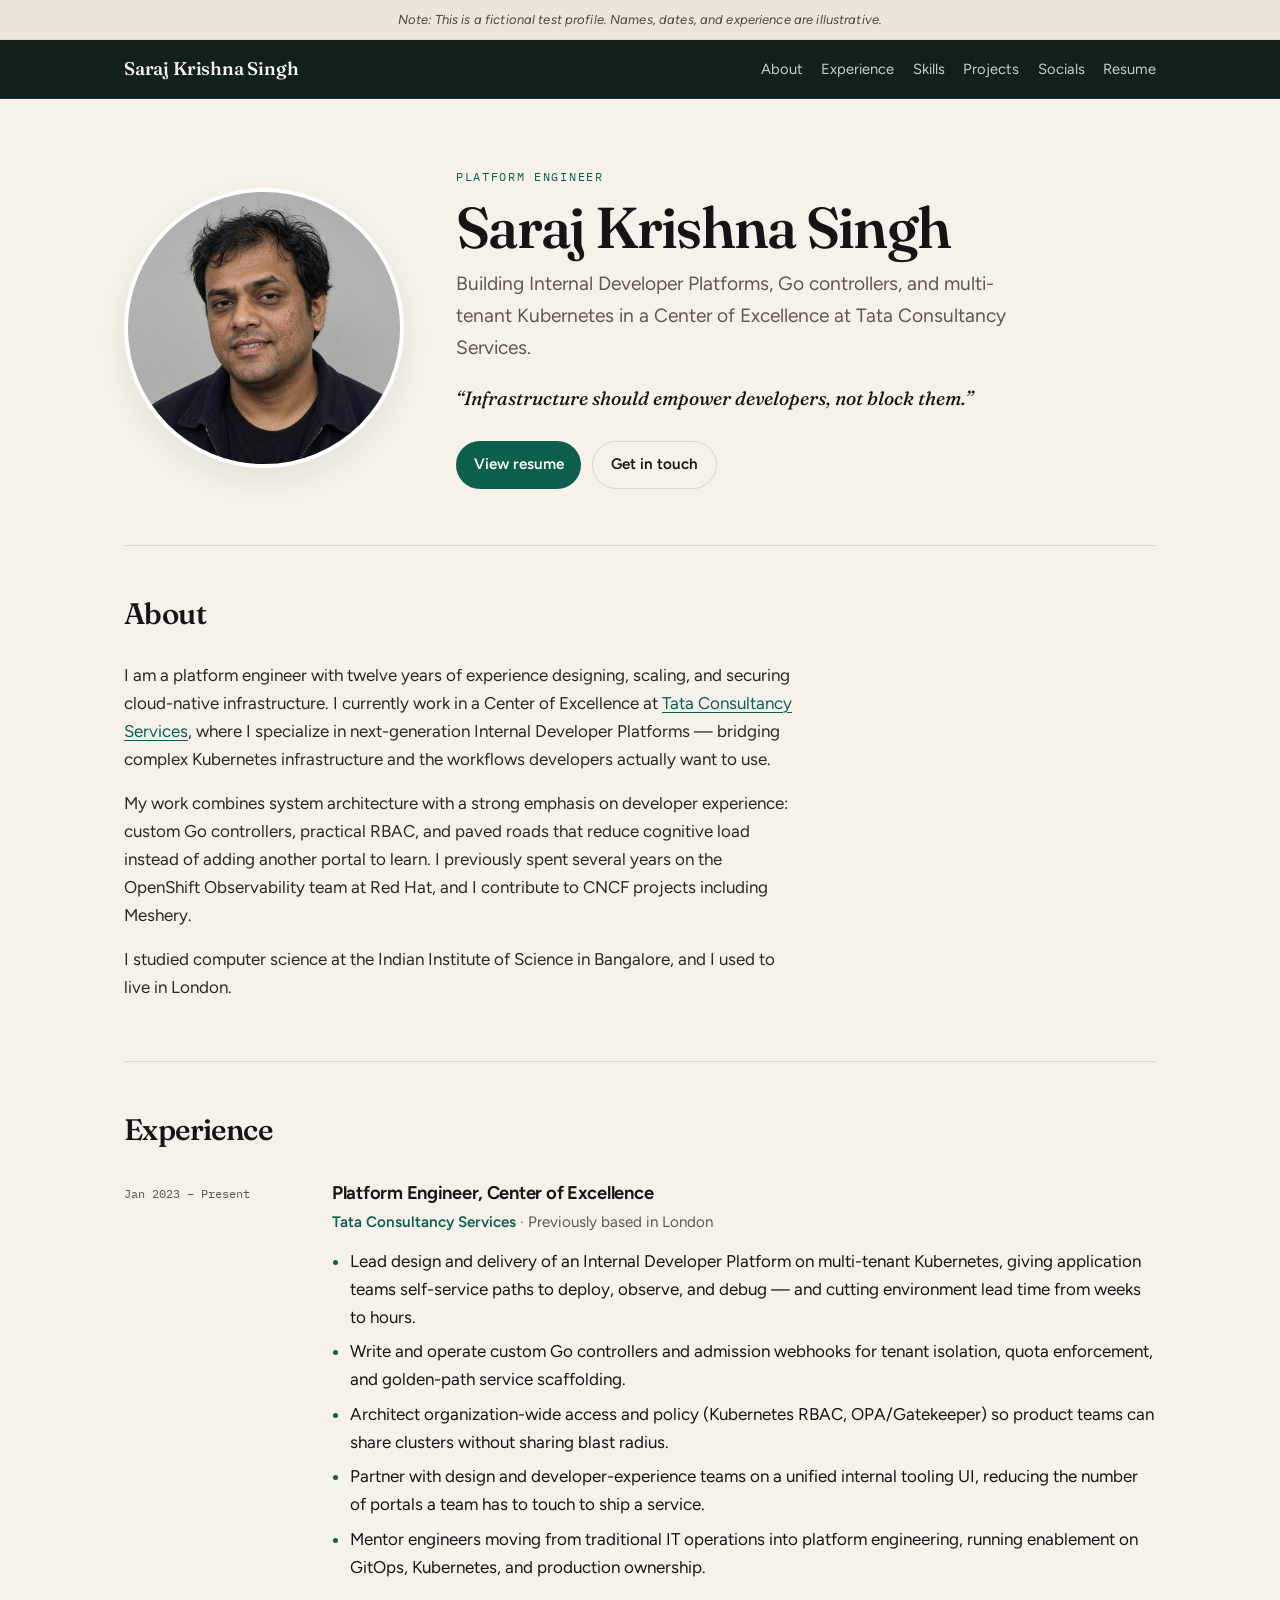
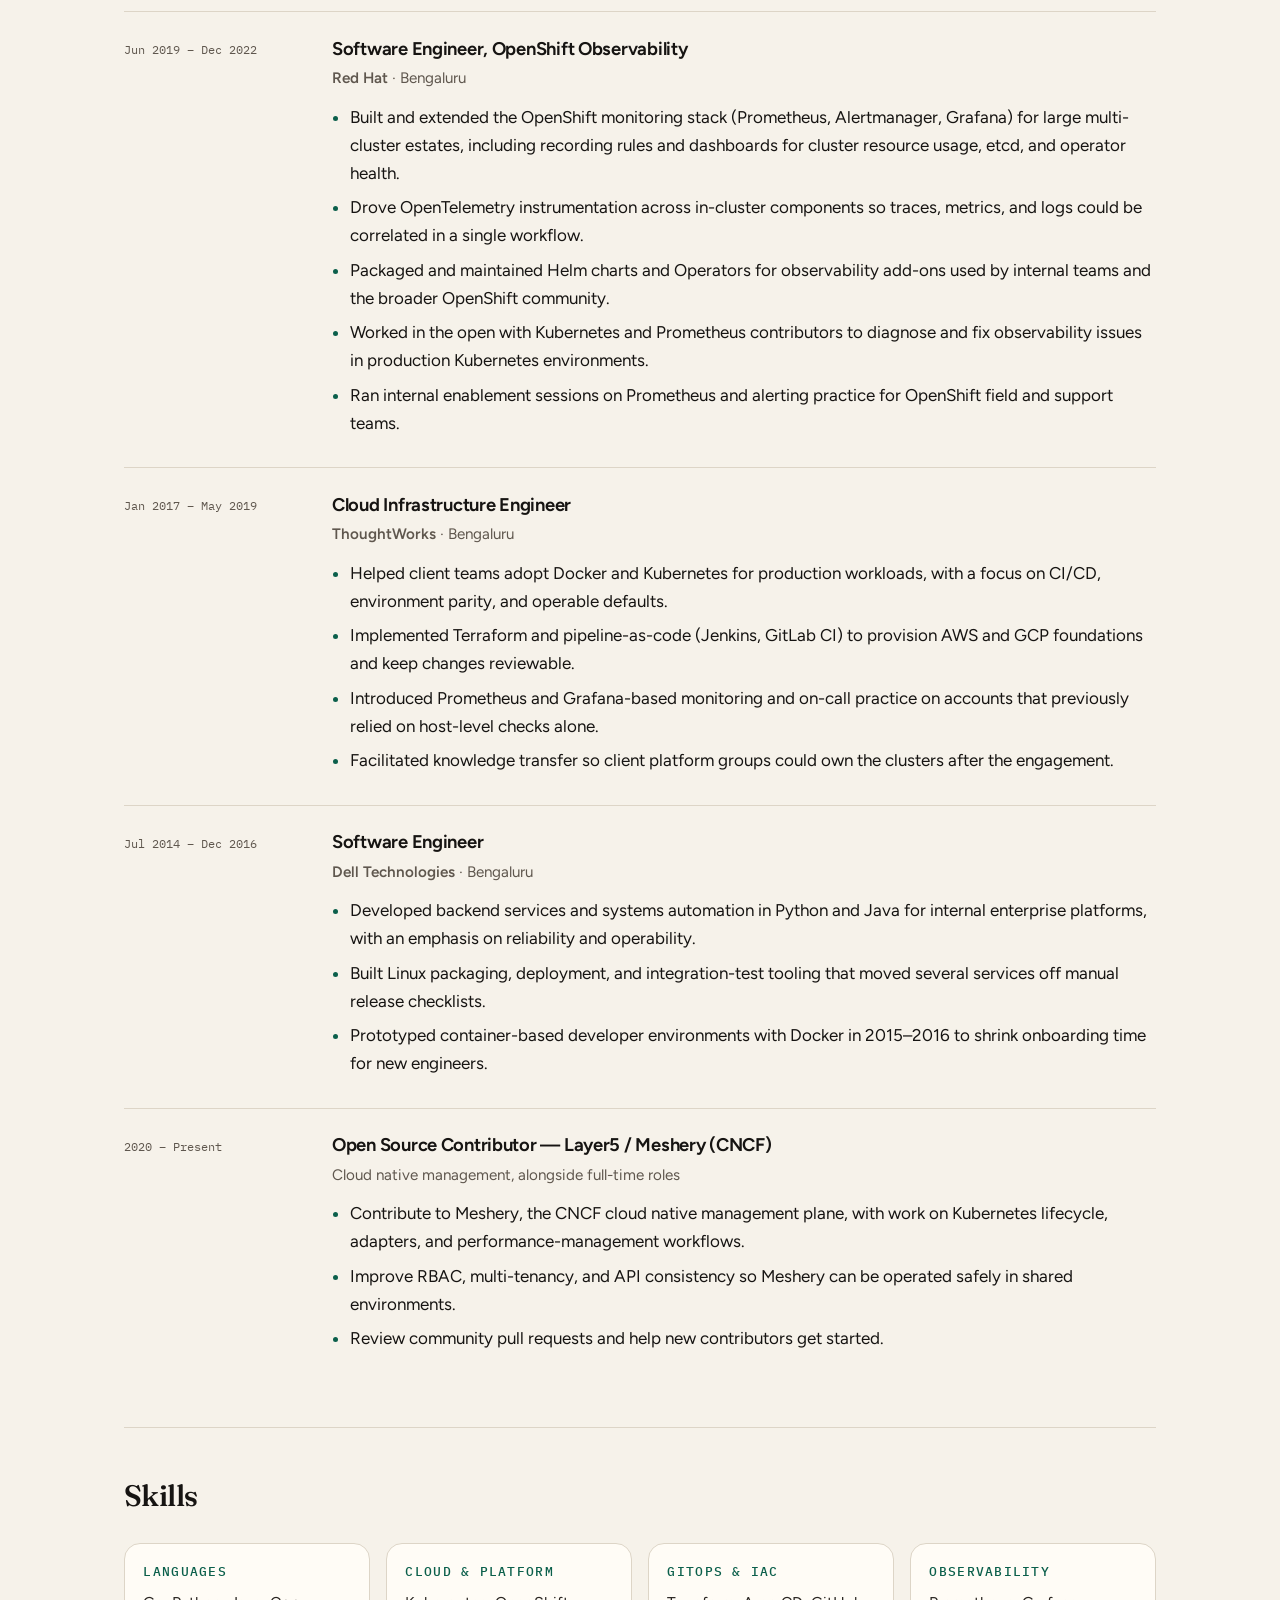
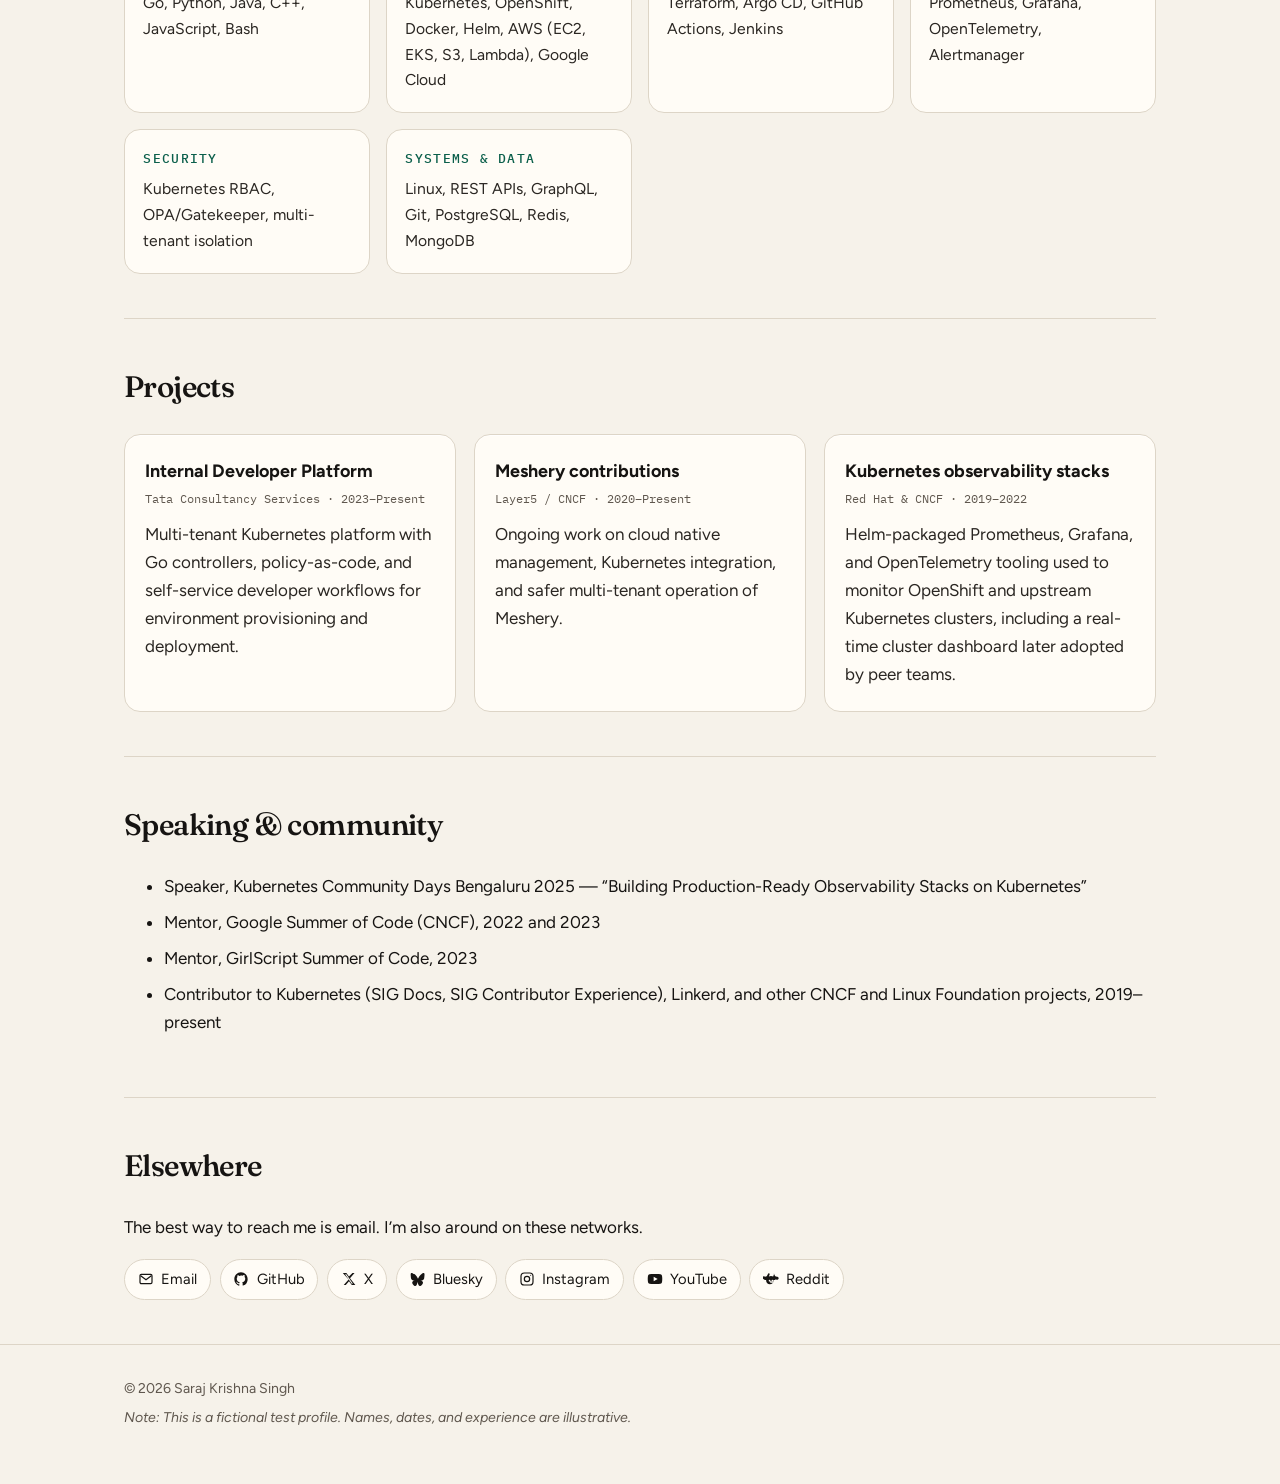
==== index.html @ 20bcb155 "Add personal website, resume, and GitHub Pages site. Includes a markdown and HTML resume, a static h" ====
<!DOCTYPE html>
<html lang="en">
<head>
  <meta charset="utf-8">
  <meta name="viewport" content="width=device-width, initial-scale=1">
  <title>Saraj Krishna Singh — Platform Engineer</title>
  <meta name="description" content="Platform engineer focused on Internal Developer Platforms, Kubernetes, and developer experience. Fictional test profile.">
  <link rel="icon" href="assets/favicon.svg" type="image/svg+xml">
  <link rel="stylesheet" href="styles.css">
  <link rel="preconnect" href="https://fonts.googleapis.com">
  <link rel="preconnect" href="https://fonts.gstatic.com" crossorigin>
  <link href="https://fonts.googleapis.com/css2?family=Figtree:ital,wght@0,400;0,500;0,600;0,650;1,400&family=Fraunces:ital,opsz,wght@0,9..144,500;0,9..144,560;1,9..144,450;1,9..144,560&family=IBM+Plex+Mono:wght@400;500&display=swap" rel="stylesheet">
</head>
<body id="top">
  <a class="skip" href="#main">Skip to content</a>
    <div class="fiction-note" role="note"><em>Note: This is a fictional test profile. Names, dates, and experience are illustrative.</em></div>
  <header class="site-header">
    <div class="header-inner">
      <a class="wordmark" href="#top">Saraj Krishna Singh</a>
      <nav class="primary" aria-label="Primary">
        <a href="#about">About</a>
        <a href="#experience">Experience</a>
        <a href="#skills">Skills</a>
        <a href="#projects">Projects</a>
        <a href="#socials">Socials</a>
        <a href="resume.html">Resume</a>
      </nav>
    </div>
  </header>
  <main id="main">
    <div class="wrap">
      <section class="hero" style="border-top:0; padding-top:4.25rem;" aria-label="Introduction">
        <img class="portrait"
             src="assets/headshot.jpg"
             srcset="assets/headshot.jpg 400w, assets/headshot@2x.jpg 800w"
             sizes="(max-width: 800px) 180px, 280px"
             width="400" height="400"
             alt="Headshot of Saraj Krishna Singh">
        <div>
          <p class="eyebrow">Platform Engineer</p>
          <h1>Saraj Krishna Singh</h1>
          <p class="lede">Building Internal Developer Platforms, Go controllers, and multi-tenant Kubernetes in a Center of Excellence at Tata Consultancy Services.</p>
          <p class="tagline">“Infrastructure should empower developers, not block them.”</p>
          <div class="hero-actions">
            <a class="btn" href="resume.html">View resume</a>
            <a class="btn btn-ghost" href="mailto:sarajkrishnasingh@gmail.com">Get in touch</a>
          </div>
        </div>
      </section>

      <section id="about">
        <h2>About</h2>
        <div class="prose">
          <p>I am a platform engineer with twelve years of experience designing, scaling, and securing cloud-native infrastructure. I currently work in a Center of Excellence at <a href="https://www.tata-consulting.co.uk/">Tata Consultancy Services</a>, where I specialize in next-generation Internal Developer Platforms — bridging complex Kubernetes infrastructure and the workflows developers actually want to use.</p>
          <p>My work combines system architecture with a strong emphasis on developer experience: custom Go controllers, practical RBAC, and paved roads that reduce cognitive load instead of adding another portal to learn. I previously spent several years on the OpenShift Observability team at Red Hat, and I contribute to CNCF projects including Meshery.</p>
          <p>I studied computer science at the Indian Institute of Science in Bangalore, and I used to live in London.</p>
        </div>
      </section>

      <section id="experience">
        <h2>Experience</h2>

        <article class="job">
          <div class="when">Jan 2023 – Present</div>
          <div>
            <h3>Platform Engineer, Center of Excellence</h3>
            <p class="place"><a class="org" href="https://www.tata-consulting.co.uk/">Tata Consultancy Services</a> · Previously based in London</p>
            <ul>
              <li>Lead design and delivery of an Internal Developer Platform on multi-tenant Kubernetes, giving application teams self-service paths to deploy, observe, and debug — and cutting environment lead time from weeks to hours.</li>
              <li>Write and operate custom Go controllers and admission webhooks for tenant isolation, quota enforcement, and golden-path service scaffolding.</li>
              <li>Architect organization-wide access and policy (Kubernetes RBAC, OPA/Gatekeeper) so product teams can share clusters without sharing blast radius.</li>
              <li>Partner with design and developer-experience teams on a unified internal tooling UI, reducing the number of portals a team has to touch to ship a service.</li>
              <li>Mentor engineers moving from traditional IT operations into platform engineering, running enablement on GitOps, Kubernetes, and production ownership.</li>
            </ul>
          </div>
        </article>

        <article class="job">
          <div class="when">Jun 2019 – Dec 2022</div>
          <div>
            <h3>Software Engineer, OpenShift Observability</h3>
            <p class="place"><span class="org" style="color:inherit;font-weight:600;">Red Hat</span> · Bengaluru</p>
            <ul>
              <li>Built and extended the OpenShift monitoring stack (Prometheus, Alertmanager, Grafana) for large multi-cluster estates, including recording rules and dashboards for cluster resource usage, etcd, and operator health.</li>
              <li>Drove OpenTelemetry instrumentation across in-cluster components so traces, metrics, and logs could be correlated in a single workflow.</li>
              <li>Packaged and maintained Helm charts and Operators for observability add-ons used by internal teams and the broader OpenShift community.</li>
              <li>Worked in the open with Kubernetes and Prometheus contributors to diagnose and fix observability issues in production Kubernetes environments.</li>
              <li>Ran internal enablement sessions on Prometheus and alerting practice for OpenShift field and support teams.</li>
            </ul>
          </div>
        </article>

        <article class="job">
          <div class="when">Jan 2017 – May 2019</div>
          <div>
            <h3>Cloud Infrastructure Engineer</h3>
            <p class="place"><span class="org" style="color:inherit;font-weight:600;">ThoughtWorks</span> · Bengaluru</p>
            <ul>
              <li>Helped client teams adopt Docker and Kubernetes for production workloads, with a focus on CI/CD, environment parity, and operable defaults.</li>
              <li>Implemented Terraform and pipeline-as-code (Jenkins, GitLab CI) to provision AWS and GCP foundations and keep changes reviewable.</li>
              <li>Introduced Prometheus and Grafana-based monitoring and on-call practice on accounts that previously relied on host-level checks alone.</li>
              <li>Facilitated knowledge transfer so client platform groups could own the clusters after the engagement.</li>
            </ul>
          </div>
        </article>

        <article class="job">
          <div class="when">Jul 2014 – Dec 2016</div>
          <div>
            <h3>Software Engineer</h3>
            <p class="place"><span class="org" style="color:inherit;font-weight:600;">Dell Technologies</span> · Bengaluru</p>
            <ul>
              <li>Developed backend services and systems automation in Python and Java for internal enterprise platforms, with an emphasis on reliability and operability.</li>
              <li>Built Linux packaging, deployment, and integration-test tooling that moved several services off manual release checklists.</li>
              <li>Prototyped container-based developer environments with Docker in 2015–2016 to shrink onboarding time for new engineers.</li>
            </ul>
          </div>
        </article>

        <article class="job">
          <div class="when">2020 – Present</div>
          <div>
            <h3>Open Source Contributor — Layer5 / Meshery (CNCF)</h3>
            <p class="place">Cloud native management, alongside full-time roles</p>
            <ul>
              <li>Contribute to Meshery, the CNCF cloud native management plane, with work on Kubernetes lifecycle, adapters, and performance-management workflows.</li>
              <li>Improve RBAC, multi-tenancy, and API consistency so Meshery can be operated safely in shared environments.</li>
              <li>Review community pull requests and help new contributors get started.</li>
            </ul>
          </div>
        </article>
      </section>

      <section id="skills">
        <h2>Skills</h2>
        <div class="skill-grid">
          <div class="skill"><h3>Languages</h3><p>Go, Python, Java, C++, JavaScript, Bash</p></div>
          <div class="skill"><h3>Cloud &amp; platform</h3><p>Kubernetes, OpenShift, Docker, Helm, AWS (EC2, EKS, S3, Lambda), Google Cloud</p></div>
          <div class="skill"><h3>GitOps &amp; IaC</h3><p>Terraform, Argo CD, GitHub Actions, Jenkins</p></div>
          <div class="skill"><h3>Observability</h3><p>Prometheus, Grafana, OpenTelemetry, Alertmanager</p></div>
          <div class="skill"><h3>Security</h3><p>Kubernetes RBAC, OPA/Gatekeeper, multi-tenant isolation</p></div>
          <div class="skill"><h3>Systems &amp; data</h3><p>Linux, REST APIs, GraphQL, Git, PostgreSQL, Redis, MongoDB</p></div>
        </div>
      </section>

      <section id="projects">
        <h2>Projects</h2>
        <div class="projects">
          <article class="project">
            <h3>Internal Developer Platform</h3>
            <p class="meta">Tata Consultancy Services · 2023–Present</p>
            <p>Multi-tenant Kubernetes platform with Go controllers, policy-as-code, and self-service developer workflows for environment provisioning and deployment.</p>
          </article>
          <article class="project">
            <h3>Meshery contributions</h3>
            <p class="meta">Layer5 / CNCF · 2020–Present</p>
            <p>Ongoing work on cloud native management, Kubernetes integration, and safer multi-tenant operation of Meshery.</p>
          </article>
          <article class="project">
            <h3>Kubernetes observability stacks</h3>
            <p class="meta">Red Hat &amp; CNCF · 2019–2022</p>
            <p>Helm-packaged Prometheus, Grafana, and OpenTelemetry tooling used to monitor OpenShift and upstream Kubernetes clusters, including a real-time cluster dashboard later adopted by peer teams.</p>
          </article>
        </div>
      </section>

      <section id="community">
        <h2>Speaking &amp; community</h2>
        <ul class="community">
          <li>Speaker, Kubernetes Community Days Bengaluru 2025 — “Building Production-Ready Observability Stacks on Kubernetes”</li>
          <li>Mentor, Google Summer of Code (CNCF), 2022 and 2023</li>
          <li>Mentor, GirlScript Summer of Code, 2023</li>
          <li>Contributor to Kubernetes (SIG Docs, SIG Contributor Experience), Linkerd, and other CNCF and Linux Foundation projects, 2019–present</li>
        </ul>
      </section>

      <section id="socials">
        <h2>Elsewhere</h2>
        <p class="prose" style="margin-bottom:1.1rem;">The best way to reach me is email. I’m also around on these networks.</p>
        <div class="socials">
          <a href="mailto:sarajkrishnasingh@gmail.com"><svg viewBox="0 0 24 24" fill="none" stroke="currentColor" stroke-width="1.8" aria-hidden="true"><rect x="3" y="5" width="18" height="14" rx="2"/><path d="m4 7 8 6 8-6"/></svg> Email</a>
          <a href="https://github.com/sarajkrishnasingh"><svg viewBox="0 0 24 24" fill="currentColor" aria-hidden="true"><path d="M12 2C6.48 2 2 6.58 2 12.26c0 4.52 2.87 8.36 6.84 9.72.5.1.68-.22.68-.49 0-.24-.01-.87-.01-1.71-2.78.62-3.37-1.37-3.37-1.37-.45-1.18-1.11-1.5-1.11-1.5-.91-.64.07-.63.07-.63 1 .07 1.53 1.06 1.53 1.06.9 1.57 2.36 1.12 2.94.85.09-.67.35-1.12.63-1.37-2.22-.26-4.56-1.14-4.56-5.07 0-1.12.39-2.03 1.03-2.75-.1-.26-.45-1.3.1-2.7 0 0 .84-.27 2.75 1.05A9.3 9.3 0 0 1 12 6.84c.85 0 1.7.12 2.5.34 1.9-1.32 2.74-1.05 2.74-1.05.55 1.4.2 2.44.1 2.7.64.72 1.03 1.63 1.03 2.75 0 3.94-2.34 4.8-4.57 5.06.36.32.68.94.68 1.9 0 1.37-.01 2.47-.01 2.8 0 .27.18.6.69.49A10.03 10.03 0 0 0 22 12.26C22 6.58 17.52 2 12 2Z"/></svg> GitHub</a>
          <a href="https://x.com/singhsaraj1859"><svg viewBox="0 0 24 24" fill="currentColor" aria-hidden="true"><path d="M17.2 3h3.1l-6.8 7.8L21.5 21h-5.3l-4.2-5.5L7.2 21H4.1l7.3-8.3L2.7 3h5.4l3.8 5.1L17.2 3Zm-1.1 16.2h1.7L8 4.7H6.1l10 14.5Z"/></svg> X</a>
          <a href="https://bsky.app/profile/sarajakrishna.bsky.social"><svg viewBox="0 0 24 24" fill="currentColor" aria-hidden="true"><path d="M6.6 4.4c2.3 1.7 4.8 5.3 5.4 7.2.6-1.9 3.1-5.5 5.4-7.2 1.7-1.3 4.4-2.3 4.4.9 0 .6-.4 5.2-.6 5.9-.8 2.6-3.4 3.3-5.8 2.9 4.2.7 5.2 3.1 2.9 6.1-4.3 5.7-6.2-.1-6.7-2.9-.1-.6-.2-1.1-.2-1.1s-.1.5-.2 1.1c-.5 2.8-2.4 8.6-6.7 2.9-2.3-3-1.3-5.4 2.9-6.1-2.4.4-5-.3-5.8-2.9-.2-.7-.6-5.3-.6-5.9 0-3.2 2.7-2.2 4.4-.9Z"/></svg> Bluesky</a>
          <a href="https://www.instagram.com/sarajkrishnasingh/"><svg viewBox="0 0 24 24" fill="none" stroke="currentColor" stroke-width="1.8" aria-hidden="true"><rect x="3" y="3" width="18" height="18" rx="5"/><circle cx="12" cy="12" r="4"/><circle cx="17.5" cy="6.5" r="0.8" fill="currentColor" stroke="none"/></svg> Instagram</a>
          <a href="https://www.youtube.com/@SarajSingh-i1o2w"><svg viewBox="0 0 24 24" fill="currentColor" aria-hidden="true"><path d="M22.5 7.2a3.1 3.1 0 0 0-2.2-2.2C18.4 4.6 12 4.6 12 4.6s-6.4 0-8.3.4A3.1 3.1 0 0 0 1.5 7.2 32 32 0 0 0 1.1 12a32 32 0 0 0 .4 4.8 3.1 3.1 0 0 0 2.2 2.2c1.9.4 8.3.4 8.3.4s6.4 0 8.3-.4a3.1 3.1 0 0 0 2.2-2.2 32 32 0 0 0 .4-4.8 32 32 0 0 0-.4-4.8ZM10 15.5v-7l6 3.5-6 3.5Z"/></svg> YouTube</a>
          <a href="https://www.reddit.com/user/Annual-Beautiful4497"><svg viewBox="0 0 24 24" fill="currentColor" aria-hidden="true"><path d="M14.5 3.2 16.8 8a4.1 4.1 0 0 1 2.5.7 2.2 2.2 0 1 1-1.3 3.5 7.7 7.7 0 0 1-3.7 1.4c.1.4.1.8.1 1.1 0 2.8-2.5 5.1-5.6 5.1S3.2 17.5 3.2 14.7c0-.4 0-.8.1-1.1A7.7 7.7 0 0 1-.4 12.2 2.2 2.2 0 1 1 1.7 8.7 4.1 4.1 0 0 1 4.2 8l2.3-4.8 2.3 1.1L7.3 8.2a8 8 0 0 1 6.4 0L15.2 4.3l-.7-1.1ZM8.4 13.2a1.3 1.3 0 1 0 0 2.6 1.3 1.3 0 0 0 0-2.6Zm4.2 0a1.3 1.3 0 1 0 0 2.6 1.3 1.3 0 0 0 0-2.6ZM8.8 16.8c.7.6 1.6.9 2.6.9s1.9-.3 2.6-.9.1-1-.5-1.2c-.6-.2-1.3.3-2.1.3s-1.5-.5-2.1-.3c-.6.2-.6.8-.5 1.2Z" transform="translate(1.5 0)"/></svg> Reddit</a>
        </div>
      </section>
    </div>
  </main>
  <footer class="site-footer">
    <div class="wrap">
      <p>© 2026 Saraj Krishna Singh</p>
      <p><em>Note: This is a fictional test profile. Names, dates, and experience are illustrative.</em></p>
    </div>
  </footer>
</body>
</html>
---- styles.css ----
/* Saraj Krishna Singh — personal site */
:root {
  --bg: #f6f2ea;
  --bg-card: #fffcf6;
  --ink: #161412;
  --muted: #5f574e;
  --line: #ddd5c7;
  --accent: #0b5f4b;
  --accent-hover: #08483a;
  --accent-wash: #e7f3ee;
  --banner: #ece6d8;
  --header: #10211c;
  --header-ink: #f6f2ea;
  --header-muted: #c5d0cb;
  --shadow: 0 12px 32px rgba(22, 20, 18, 0.08);
  --radius: 16px;
  --max: 1080px;
  --serif: "Fraunces", "Iowan Old Style", "Palatino Linotype", Palatino, serif;
  --sans: "Figtree", "Source Sans 3", "Segoe UI", sans-serif;
  --mono: "IBM Plex Mono", ui-monospace, Menlo, monospace;
}

*, *::before, *::after { box-sizing: border-box; }
html { scroll-behavior: smooth; }
body {
  margin: 0;
  background: var(--bg);
  color: var(--ink);
  font-family: var(--sans);
  font-size: 1.0625rem;
  line-height: 1.65;
  -webkit-font-smoothing: antialiased;
}
img { max-width: 100%; height: auto; display: block; }
a { color: var(--accent); text-decoration-thickness: 1px; text-underline-offset: 0.18em; }
a:hover { color: var(--accent-hover); }
a:focus-visible, button:focus-visible {
  outline: 2px solid var(--accent);
  outline-offset: 3px;
}

.skip {
  position: absolute;
  left: 1rem;
  top: -3rem;
  background: var(--header);
  color: var(--header-ink);
  padding: 0.5rem 0.8rem;
  z-index: 40;
}
.skip:focus { top: 0.5rem; }

/* Fiction note — visible, not shouting */
.fiction-note {
  background: var(--banner);
  color: #4a453c;
  font-size: 0.8125rem;
  letter-spacing: 0.01em;
  text-align: center;
  padding: 0.55rem 1.25rem;
  border-bottom: 1px solid var(--line);
}
.fiction-note em { font-style: italic; }

header.site-header {
  background: var(--header);
  color: var(--header-ink);
  position: sticky;
  top: 0;
  z-index: 20;
  border-bottom: 1px solid rgba(255,255,255,0.06);
}
.header-inner {
  max-width: var(--max);
  margin: 0 auto;
  padding: 0.85rem 1.5rem;
  display: flex;
  align-items: center;
  justify-content: space-between;
  gap: 1rem;
}
.wordmark {
  font-family: var(--serif);
  font-weight: 560;
  font-size: 1.15rem;
  color: var(--header-ink);
  text-decoration: none;
  letter-spacing: -0.01em;
}
.wordmark:hover { color: #fff; }
.wordmark span { color: var(--header-muted); font-weight: 400; }

nav.primary {
  display: flex;
  flex-wrap: wrap;
  gap: 0.25rem 1.15rem;
  font-size: 0.92rem;
}
nav.primary a {
  color: var(--header-muted);
  text-decoration: none;
}
nav.primary a:hover,
nav.primary a[aria-current="page"] { color: var(--header-ink); }

.wrap {
  max-width: var(--max);
  margin: 0 auto;
  padding: 0 1.5rem;
}

/* Hero */
.hero {
  display: grid;
  grid-template-columns: 280px 1fr;
  gap: 3.25rem;
  align-items: center;
  padding: 4.25rem 0 3.5rem;
}
.portrait {
  width: 280px;
  height: 280px;
  border-radius: 50%;
  object-fit: cover;
  object-position: center 15%;
  box-shadow: var(--shadow);
  border: 4px solid #fff;
  background: #ddd;
}
.eyebrow {
  font-family: var(--mono);
  font-size: 0.75rem;
  letter-spacing: 0.14em;
  text-transform: uppercase;
  color: var(--accent);
  margin: 0 0 0.7rem;
}
h1 {
  font-family: var(--serif);
  font-weight: 560;
  font-size: clamp(2.4rem, 5vw, 3.6rem);
  letter-spacing: -0.03em;
  line-height: 1.05;
  margin: 0 0 0.65rem;
}
.lede {
  font-size: 1.2rem;
  color: var(--muted);
  margin: 0 0 1.25rem;
  max-width: 36rem;
}
.tagline {
  font-family: var(--serif);
  font-style: italic;
  font-size: 1.2rem;
  font-weight: 450;
  color: var(--ink);
  margin: 0 0 1.6rem;
  max-width: 34rem;
}
.hero-actions {
  display: flex;
  flex-wrap: wrap;
  gap: 0.7rem;
}
.btn {
  display: inline-flex;
  align-items: center;
  gap: 0.4rem;
  background: var(--accent);
  color: #fff;
  text-decoration: none;
  padding: 0.65rem 1.1rem;
  border-radius: 999px;
  font-weight: 600;
  font-size: 0.95rem;
}
.btn:hover { background: var(--accent-hover); color: #fff; }
.btn-ghost {
  background: transparent;
  color: var(--ink);
  border: 1px solid var(--line);
}
.btn-ghost:hover { background: #fff; color: var(--ink); border-color: #c9c0b0; }

section {
  padding: 2.75rem 0;
  border-top: 1px solid var(--line);
}
section h2 {
  font-family: var(--serif);
  font-weight: 560;
  font-size: 1.85rem;
  letter-spacing: -0.02em;
  margin: 0 0 1.4rem;
}
.prose { max-width: 42rem; }
.prose p { margin: 0 0 1rem; color: #2a2622; }

/* Timeline */
.job {
  display: grid;
  grid-template-columns: 11.5rem 1fr;
  gap: 1.5rem;
  padding: 1.35rem 0 1.5rem;
  border-top: 1px solid var(--line);
}
.job:first-of-type { border-top: 0; padding-top: 0; }
.when {
  font-family: var(--mono);
  font-size: 0.78rem;
  color: var(--muted);
  padding-top: 0.35rem;
}
.job h3 {
  font-size: 1.15rem;
  margin: 0 0 0.15rem;
  letter-spacing: -0.015em;
  font-weight: 650;
}
.org {
  color: var(--accent);
  font-weight: 600;
  text-decoration: none;
}
.org:hover { text-decoration: underline; }
.place { color: var(--muted); font-size: 0.95rem; margin: 0 0 0.7rem; }
.job ul, .project ul {
  margin: 0;
  padding: 0 0 0 1.1rem;
}
.job li, .project li { margin: 0 0 0.4rem; }
.job li::marker, .project li::marker { color: var(--accent); }

/* Skills */
.skill-grid {
  display: grid;
  grid-template-columns: repeat(auto-fit, minmax(220px, 1fr));
  gap: 1rem;
}
.skill {
  background: var(--bg-card);
  border: 1px solid var(--line);
  border-radius: var(--radius);
  padding: 1.1rem 1.15rem 1.2rem;
}
.skill h3 {
  margin: 0 0 0.45rem;
  font-size: 0.8rem;
  font-family: var(--mono);
  letter-spacing: 0.1em;
  text-transform: uppercase;
  color: var(--accent);
  font-weight: 500;
}
.skill p { margin: 0; color: #2a2622; font-size: 0.98rem; }

/* Projects */
.projects {
  display: grid;
  grid-template-columns: repeat(auto-fit, minmax(260px, 1fr));
  gap: 1.1rem;
}
.project {
  background: var(--bg-card);
  border: 1px solid var(--line);
  border-radius: var(--radius);
  padding: 1.3rem 1.25rem 1.4rem;
  box-shadow: 0 1px 0 rgba(255,255,255,0.8) inset;
}
.project h3 { margin: 0 0 0.2rem; font-size: 1.12rem; }
.project .meta {
  font-family: var(--mono);
  font-size: 0.75rem;
  color: var(--muted);
  margin: 0 0 0.7rem;
}
.project p { margin: 0; color: #2a2622; }

/* Community */
.community li { margin: 0 0 0.5rem; }

/* Socials */
.socials {
  display: flex;
  flex-wrap: wrap;
  gap: 0.55rem;
}
.socials a {
  display: inline-flex;
  align-items: center;
  gap: 0.45rem;
  background: var(--bg-card);
  border: 1px solid var(--line);
  color: var(--ink);
  text-decoration: none;
  padding: 0.45rem 0.8rem;
  border-radius: 999px;
  font-size: 0.92rem;
}
.socials a:hover {
  border-color: var(--accent);
  color: var(--accent);
  background: var(--accent-wash);
}
.socials svg { width: 16px; height: 16px; flex: 0 0 16px; }

footer.site-footer {
  border-top: 1px solid var(--line);
  padding: 2rem 0 3rem;
  color: var(--muted);
  font-size: 0.88rem;
}
footer.site-footer p { margin: 0 0 0.4rem; }

/* Resume page */
body.resume-page { background: #f3efe6; }
.resume-sheet {
  max-width: 800px;
  margin: 2rem auto 3rem;
  background: #fffdf8;
  border: 1px solid var(--line);
  border-radius: 8px;
  box-shadow: var(--shadow);
  padding: 2.75rem 3rem 2.5rem;
}
.resume-top {
  display: grid;
  grid-template-columns: 108px 1fr;
  gap: 1.4rem;
  align-items: center;
  margin-bottom: 1.1rem;
}
.resume-top img {
  width: 108px;
  height: 108px;
  border-radius: 50%;
  object-fit: cover;
  object-position: center 15%;
  border: 3px solid #fff;
  box-shadow: 0 4px 16px rgba(22,20,18,0.1);
}
.resume-sheet h1 {
  font-size: 2.25rem;
  margin: 0 0 0.2rem;
}
.resume-role {
  margin: 0 0 0.55rem;
  font-weight: 600;
  color: var(--accent);
}
.resume-contact {
  font-size: 0.88rem;
  color: var(--muted);
  margin: 0;
  line-height: 1.7;
}
.resume-contact a { color: var(--accent); text-decoration: none; }
.resume-contact a:hover { text-decoration: underline; }
.resume-sheet .tagline {
  margin: 1rem 0 0;
  padding-top: 1rem;
  border-top: 1px solid var(--line);
  font-size: 1.08rem;
}
.resume-sheet h2 {
  font-family: var(--serif);
  font-size: 1.2rem;
  margin: 1.6rem 0 0.65rem;
  padding-bottom: 0.3rem;
  border-bottom: 1px solid var(--line);
  letter-spacing: -0.01em;
}
.resume-sheet h3 { font-size: 1.02rem; margin: 0.95rem 0 0.1rem; }
.resume-sheet .when-inline {
  font-family: var(--mono);
  font-size: 0.78rem;
  color: var(--muted);
  font-weight: 400;
}
.resume-sheet ul { margin: 0.35rem 0 0.2rem; padding-left: 1.15rem; }
.resume-sheet li { margin: 0 0 0.32rem; }
.resume-sheet p { margin: 0.3rem 0 0.5rem; }
.resume-actions {
  max-width: 800px;
  margin: 1.25rem auto 0;
  display: flex;
  gap: 0.7rem;
  padding: 0 0.25rem;
}
.skills-table { width: 100%; border-collapse: collapse; font-size: 0.95rem; }
.skills-table th, .skills-table td {
  text-align: left;
  vertical-align: top;
  padding: 0.4rem 0.6rem 0.4rem 0;
  border-bottom: 1px solid var(--line);
}
.skills-table th {
  font-family: var(--mono);
  font-size: 0.75rem;
  letter-spacing: 0.08em;
  text-transform: uppercase;
  color: var(--accent);
  font-weight: 500;
  width: 28%;
}

@media (max-width: 800px) {
  .hero { grid-template-columns: 1fr; gap: 1.6rem; padding: 2.4rem 0 2.2rem; text-align: left; }
  .portrait { width: 180px; height: 180px; }
  .job { grid-template-columns: 1fr; gap: 0.25rem; }
  .resume-sheet { padding: 1.6rem 1.25rem; margin: 1rem 1rem 2rem; }
  .resume-top { grid-template-columns: 80px 1fr; gap: 1rem; }
  .resume-top img { width: 80px; height: 80px; }
  nav.primary { font-size: 0.85rem; gap: 0.2rem 0.8rem; }
}

@media print {
  .fiction-note, header.site-header, .resume-actions, footer.site-footer { }
  .fiction-note { border: 1px solid #ccc; }
  header.site-header, .resume-actions { display: none; }
  body.resume-page { background: #fff; }
  .resume-sheet {
    box-shadow: none;
    border: 0;
    margin: 0;
    padding: 0;
    max-width: none;
  }
  a { color: inherit; text-decoration: none; }
}
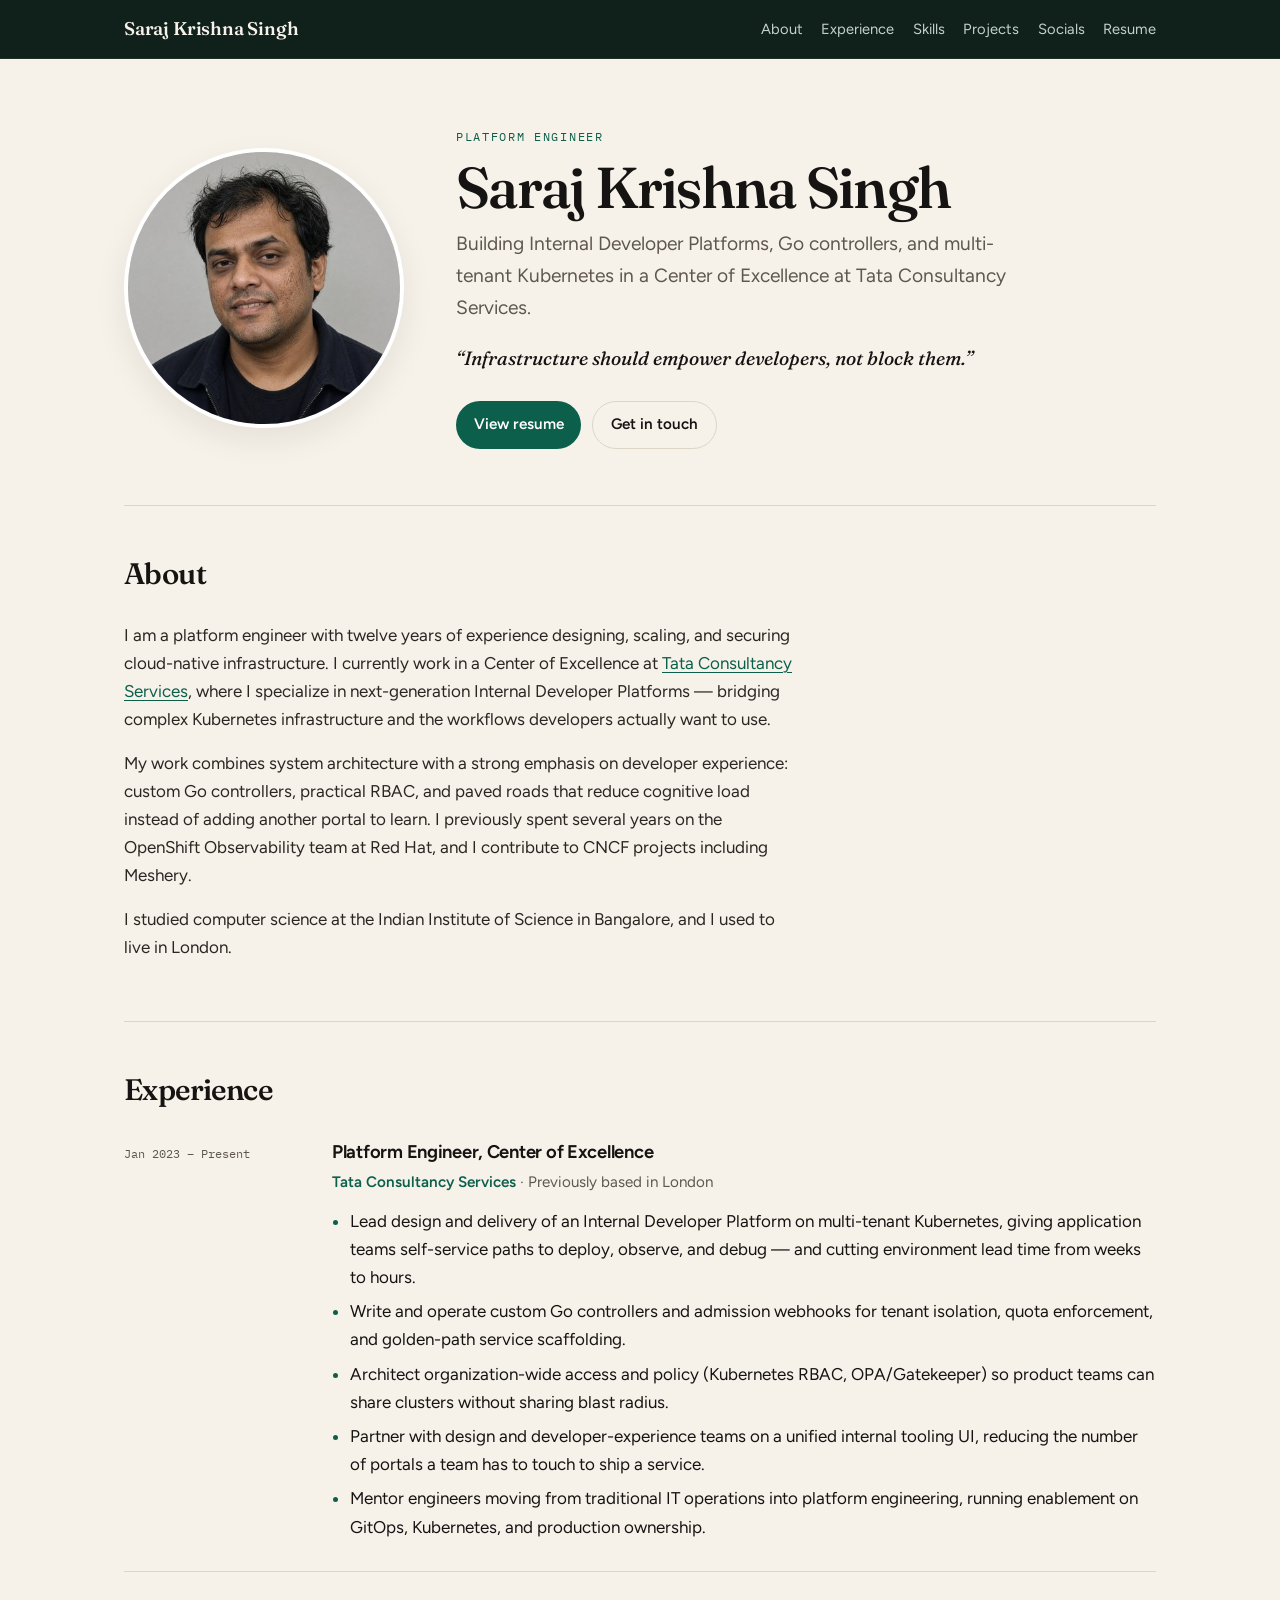
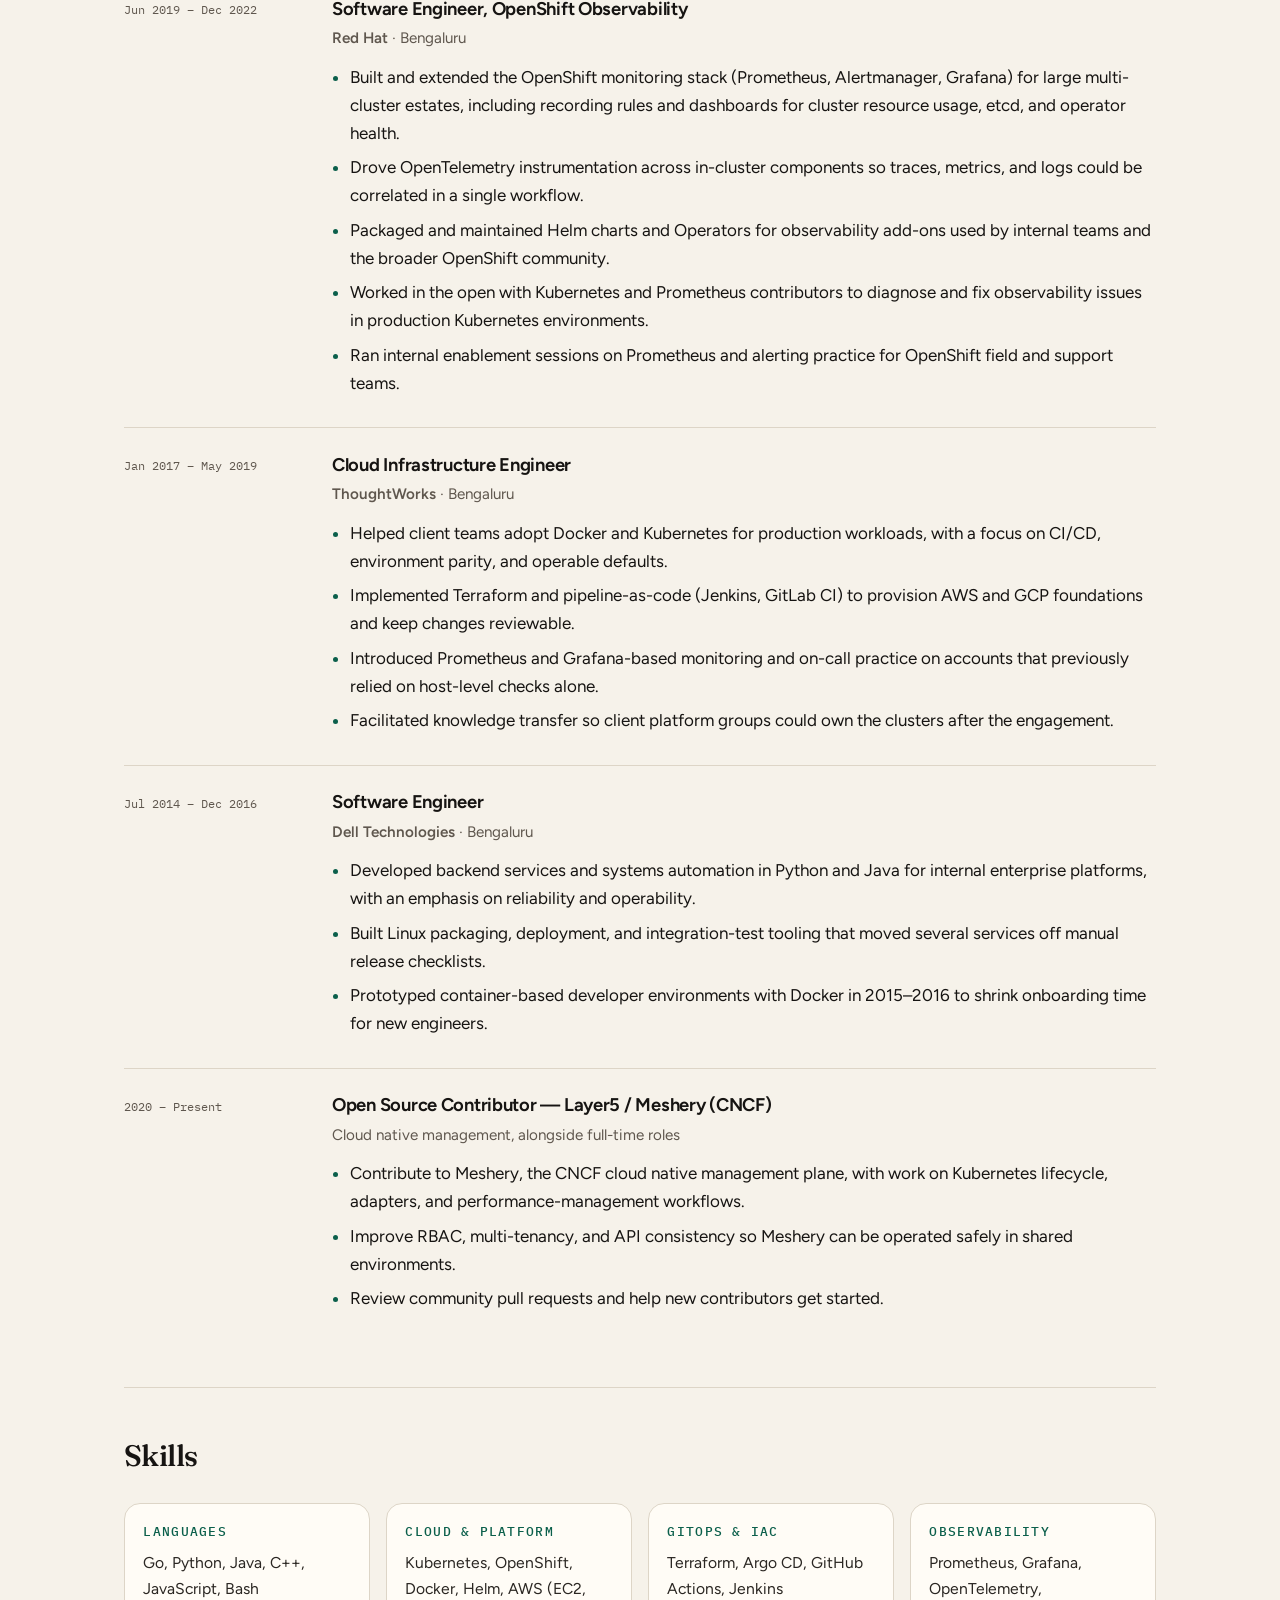
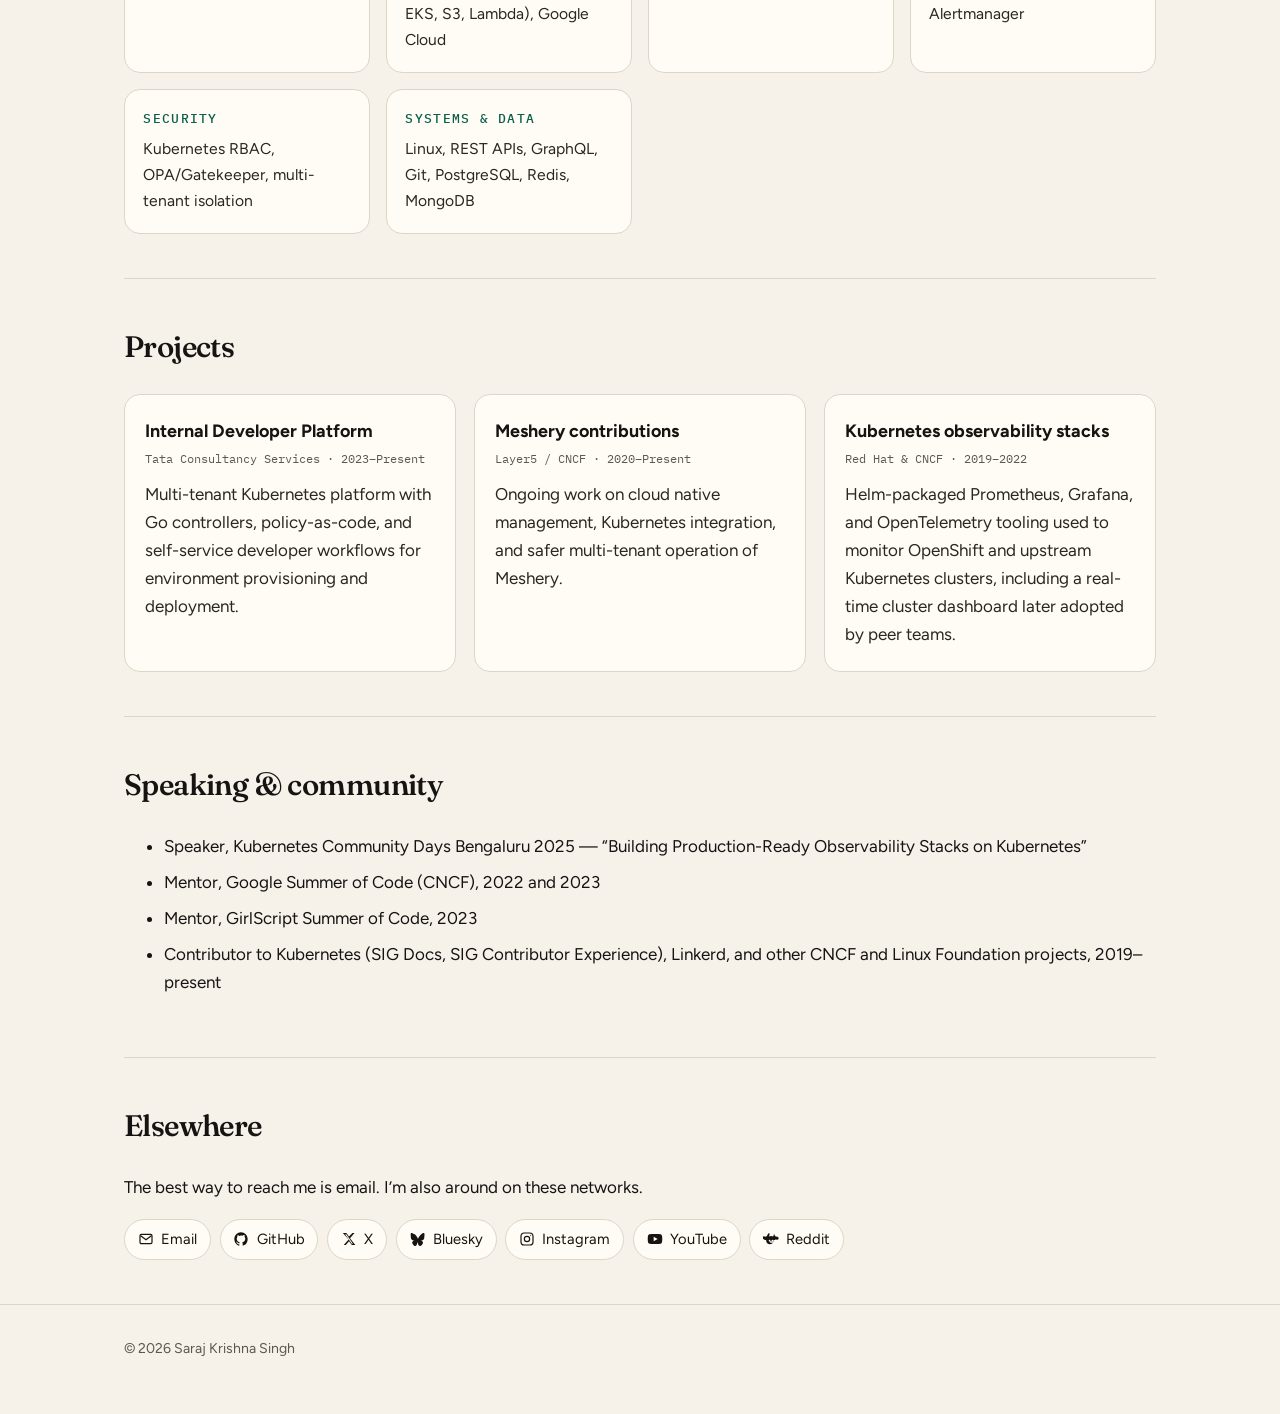
==== commit 9d903083: "Remove fictional profile note from index.html Removed the fictional note from the body and footer." ====
--- a/index.html
+++ b/index.html
@@ -4,7 +4,7 @@
   <meta charset="utf-8">
   <meta name="viewport" content="width=device-width, initial-scale=1">
   <title>Saraj Krishna Singh — Platform Engineer</title>
-  <meta name="description" content="Platform engineer focused on Internal Developer Platforms, Kubernetes, and developer experience. Fictional test profile.">
+  <meta name="description" content="Platform engineer focused on Internal Developer Platforms, Kubernetes, and developer experience.">
   <link rel="icon" href="assets/favicon.svg" type="image/svg+xml">
   <link rel="stylesheet" href="styles.css">
   <link rel="preconnect" href="https://fonts.googleapis.com">
@@ -13,7 +13,6 @@
 </head>
 <body id="top">
   <a class="skip" href="#main">Skip to content</a>
-    <div class="fiction-note" role="note"><em>Note: This is a fictional test profile. Names, dates, and experience are illustrative.</em></div>
   <header class="site-header">
     <div class="header-inner">
       <a class="wordmark" href="#top">Saraj Krishna Singh</a>
@@ -192,7 +191,6 @@
   <footer class="site-footer">
     <div class="wrap">
       <p>© 2026 Saraj Krishna Singh</p>
-      <p><em>Note: This is a fictional test profile. Names, dates, and experience are illustrative.</em></p>
     </div>
   </footer>
 </body>
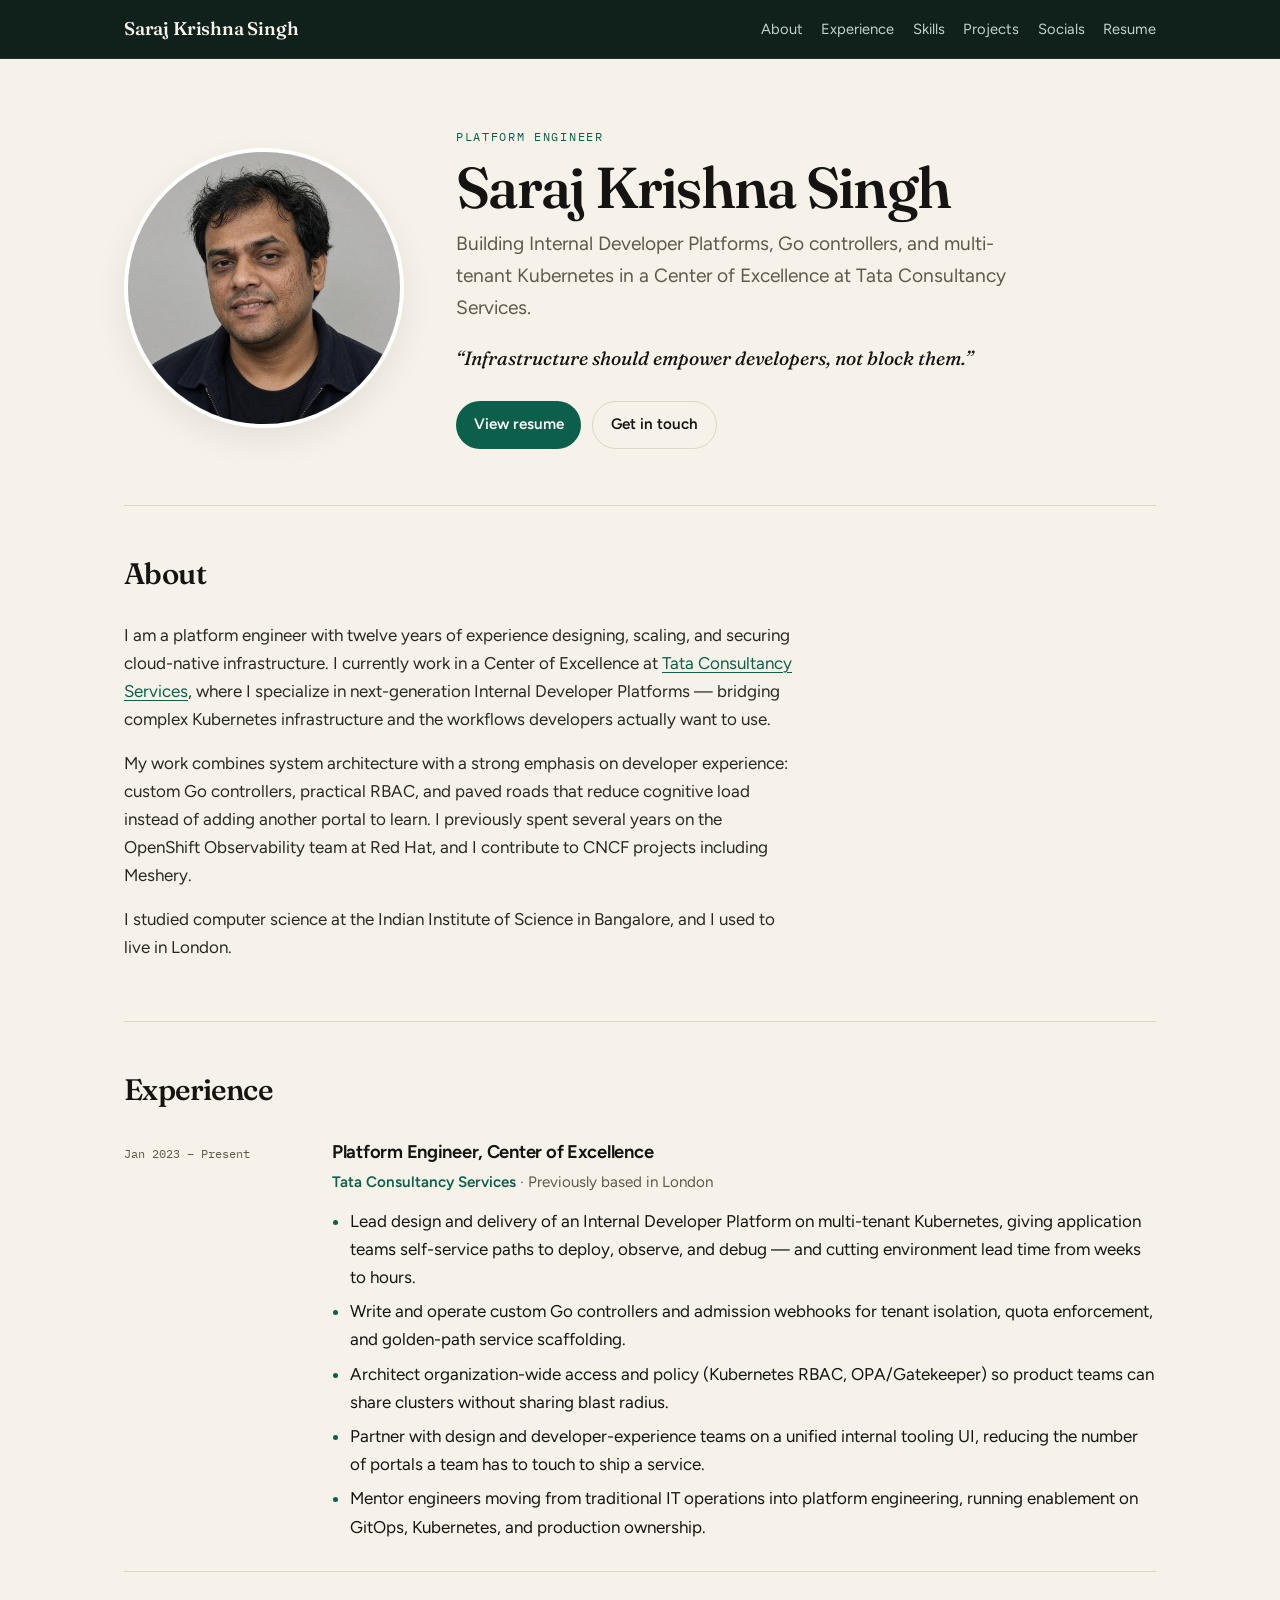
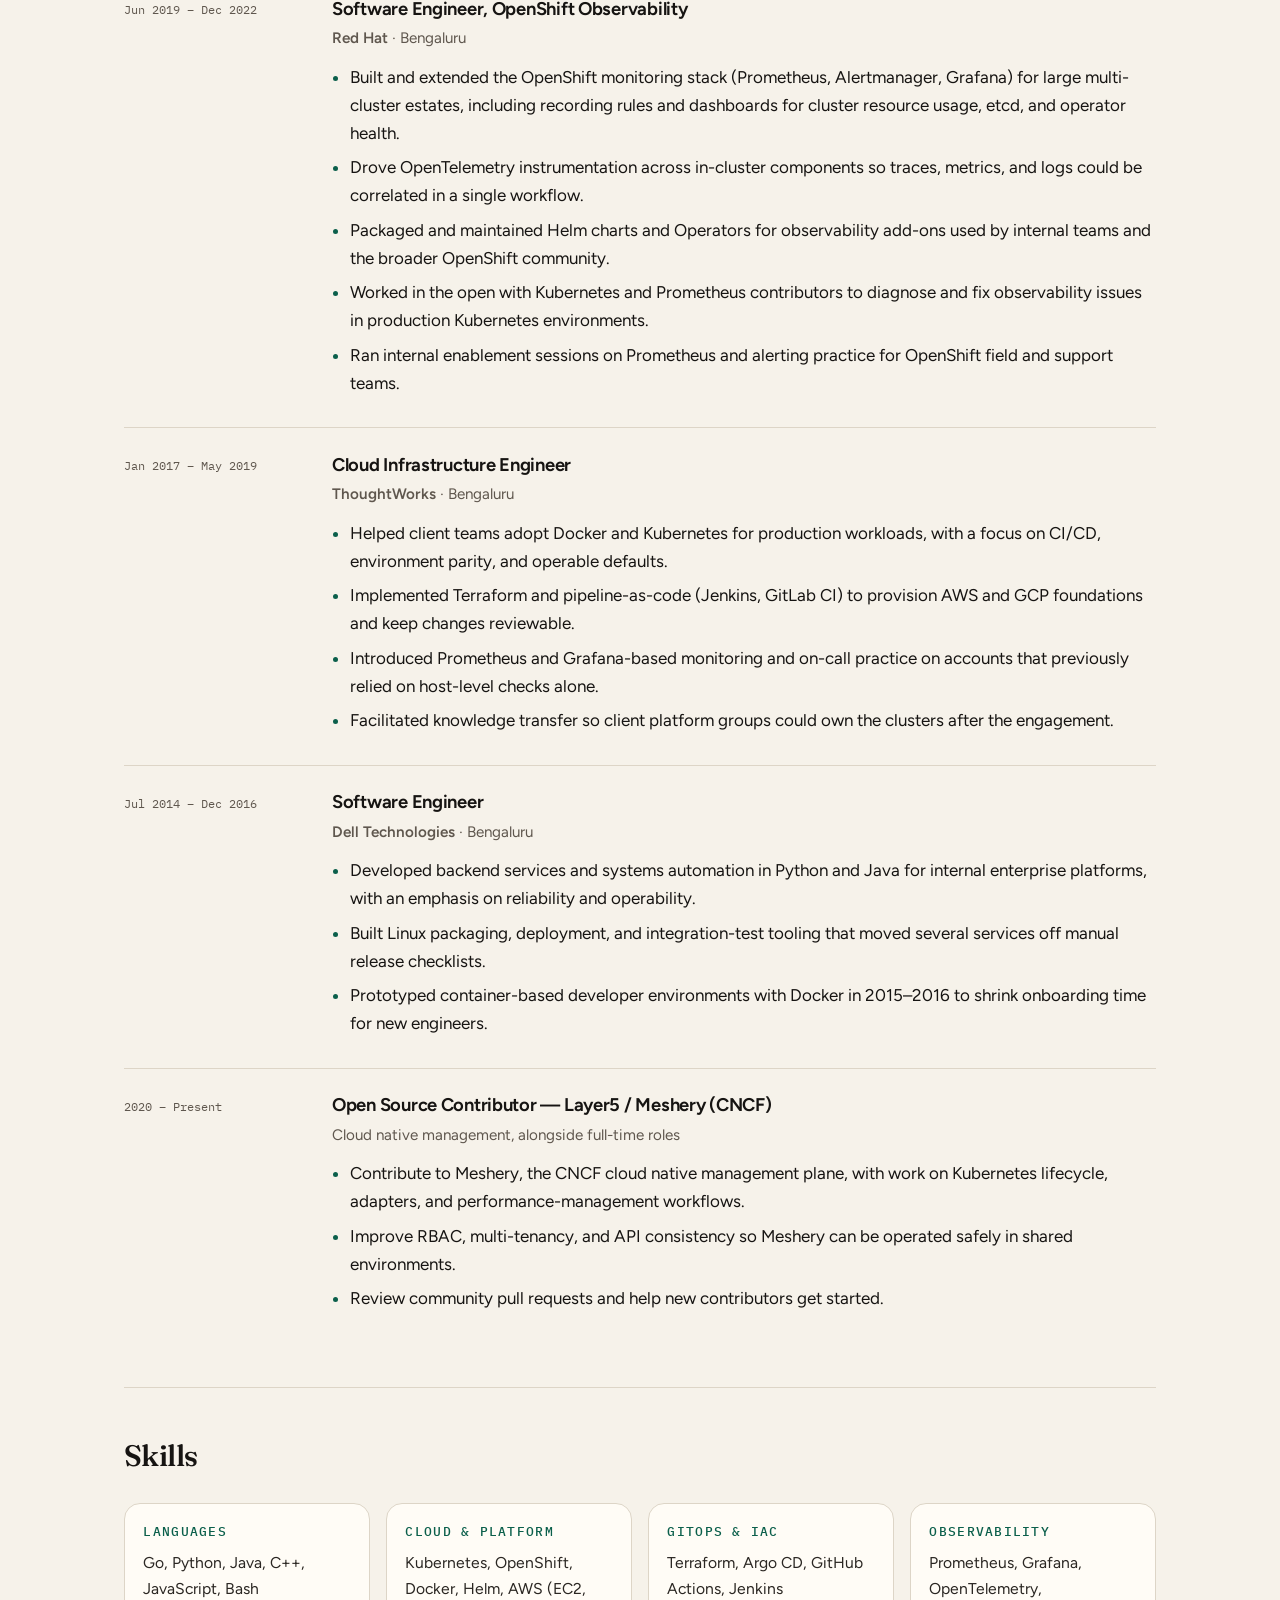
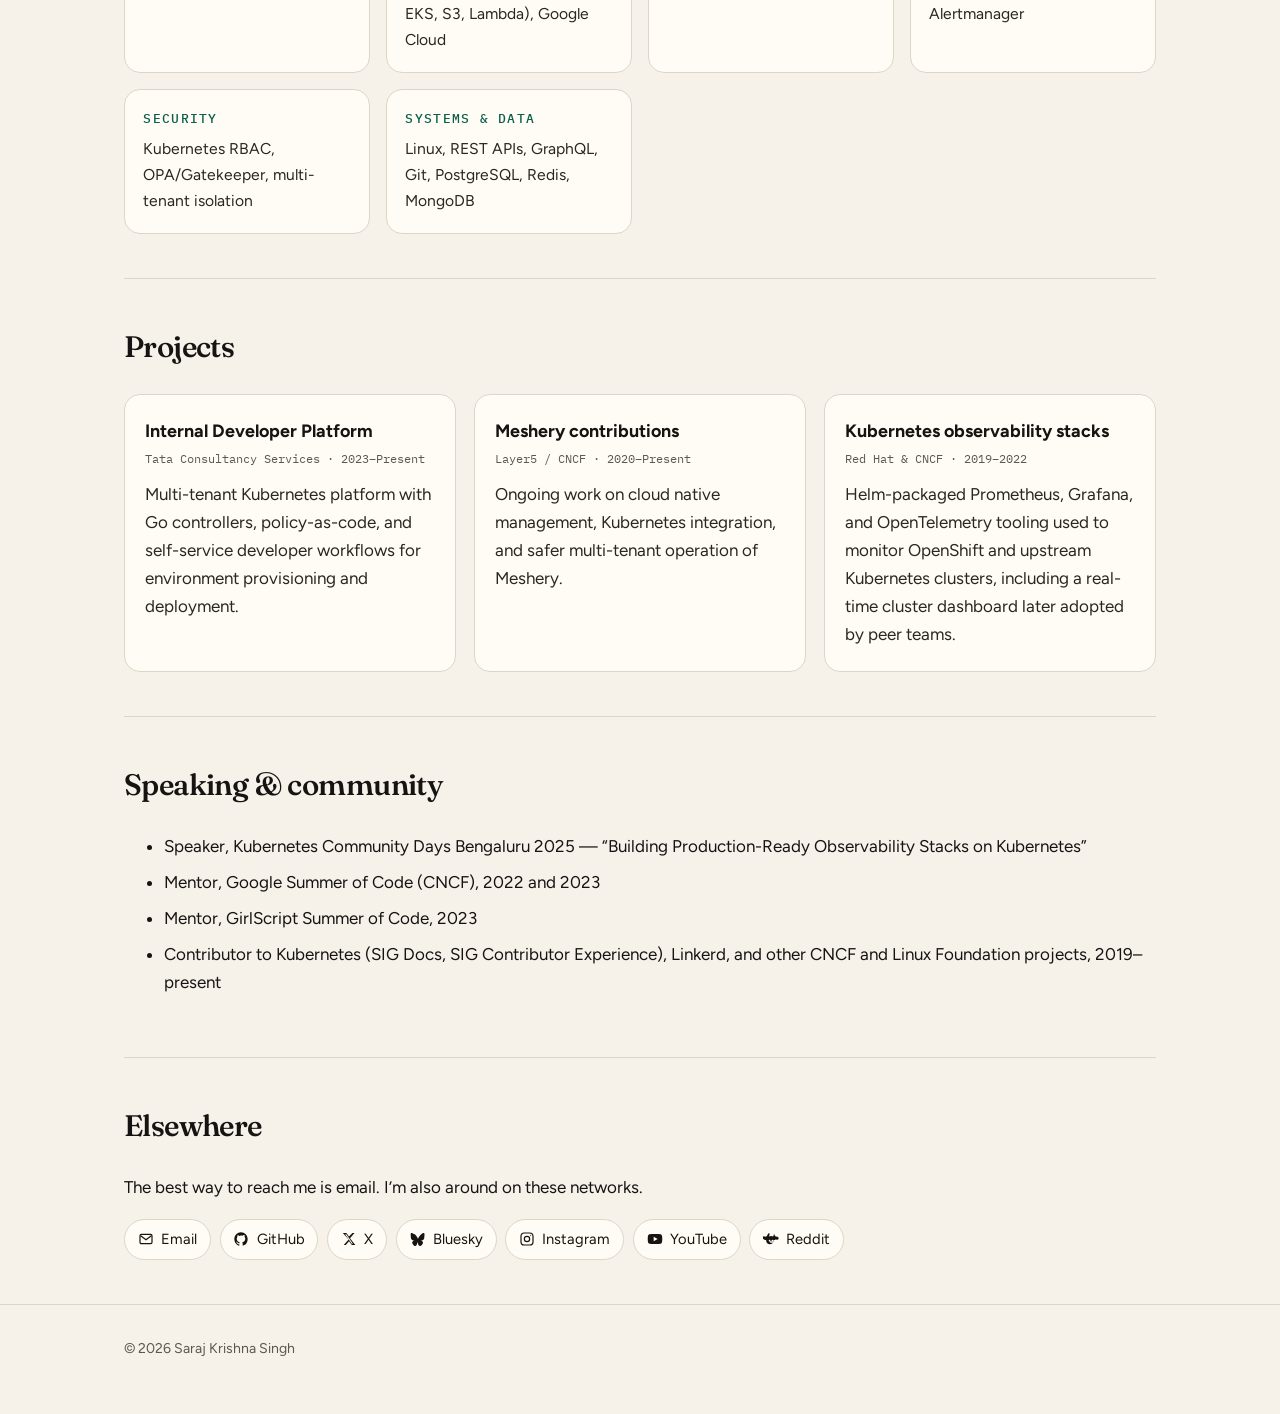
==== commit ebe71752: "Update index.html" ====
--- a/index.html
+++ b/index.html
@@ -31,8 +31,6 @@
       <section class="hero" style="border-top:0; padding-top:4.25rem;" aria-label="Introduction">
         <img class="portrait"
              src="assets/headshot.jpg"
-             srcset="assets/headshot.jpg 400w, assets/headshot@2x.jpg 800w"
-             sizes="(max-width: 800px) 180px, 280px"
              width="400" height="400"
              alt="Headshot of Saraj Krishna Singh">
         <div>
--- a/styles.css
+++ b/styles.css
@@ -50,18 +50,6 @@
 }
 .skip:focus { top: 0.5rem; }
 
-/* Fiction note — visible, not shouting */
-.fiction-note {
-  background: var(--banner);
-  color: #4a453c;
-  font-size: 0.8125rem;
-  letter-spacing: 0.01em;
-  text-align: center;
-  padding: 0.55rem 1.25rem;
-  border-bottom: 1px solid var(--line);
-}
-.fiction-note em { font-style: italic; }
-
 header.site-header {
   background: var(--header);
   color: var(--header-ink);
@@ -416,8 +404,8 @@
 }
 
 @media print {
-  .fiction-note, header.site-header, .resume-actions, footer.site-footer { }
-  .fiction-note { border: 1px solid #ccc; }
+  header.site-header, .resume-actions, footer.site-footer { }
+
   header.site-header, .resume-actions { display: none; }
   body.resume-page { background: #fff; }
   .resume-sheet {
